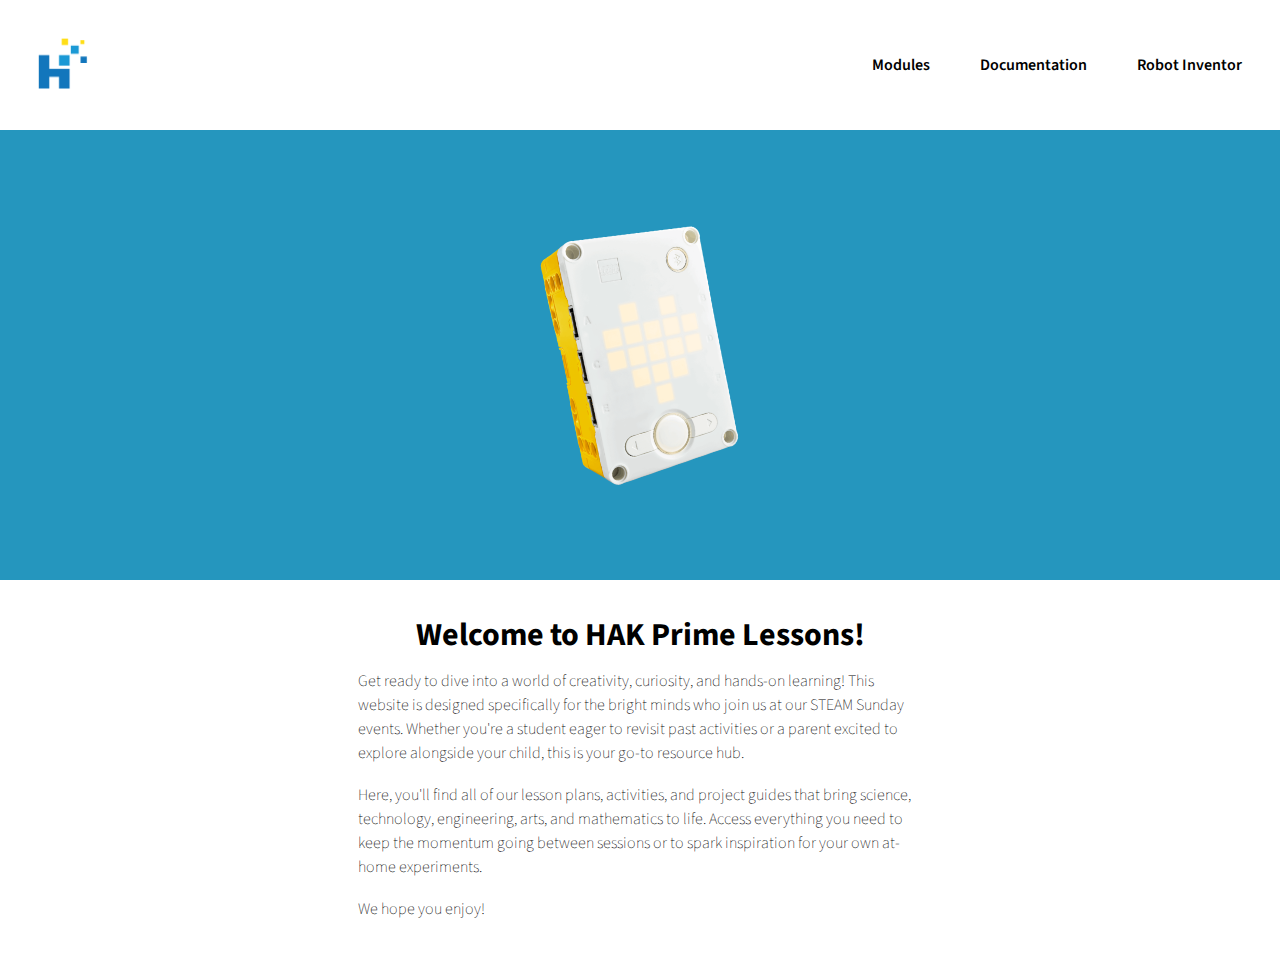
==== index.html @ d2d7f38d "init commit" ====
<!DOCTYPE html>
<html lang="en">
<head>
    <meta charset="UTF-8">
    <meta name="viewport" content="width=device-width, initial-scale=1.0">
    <link rel="stylesheet" href="styles/reset.css" />
    <link rel="stylesheet" href="styles/styles.css" />

    <link rel="preconnect" href="https://fonts.googleapis.com">
    <link rel="preconnect" href="https://fonts.gstatic.com" crossorigin>
    <link href="https://fonts.googleapis.com/css2?family=Source+Sans+3:wght@200..900&display=swap" rel="stylesheet">
    
    <title>HAK Prime Lessons</title>
</head>
<body>
    <div id="nav-bar">
        <div id="logo-container">
            <a id="logo-link" href="index.html"><img id="logo" src="images/hak-logo.png" alt="HAK Logo"></a>
        </div>
        <div id="menu-icon">&#9776;</div>
        <div id="nav-links">
            <a href="#">Modules</a>
            <a href="https://primelessons.org/en/ProgrammingLessons/SP3BlockGuide.pdf" target="_blank">Documentation</a>
            <a href="https://spike.legoeducation.com/prime/lobby/" target="_blank">Robot Inventor</a>
        </div>
    </div>

    <div id="banner">
        <div id="hub-container">
            <img id="hub" src="images/hub.png" />
        </div>
    </div>

    <div class="section">
        <h1>Welcome to HAK Prime Lessons!</h1>
        <p>Get ready to dive into a world of creativity, curiosity, and hands-on 
            learning! This website is designed specifically for the bright minds who 
            join us at our STEAM Sunday events. Whether you're a student eager to 
            revisit past activities or a parent excited to explore alongside your 
            child, this is your go-to resource hub.</p>

        <p>Here, you'll find all of our lesson plans, activities, and project guides 
            that bring science, technology, engineering, arts, and mathematics to 
            life. Access everything you need to keep the momentum going between 
            sessions or to spark inspiration for your own at-home experiments.</p>

        <p>We hope you enjoy!</p>
    </div>

    <script>
        const menuIcon = document.getElementById('menu-icon');
        const navLinks = document.getElementById('nav-links');

        menuIcon.addEventListener('click', () => {
            navLinks.classList.toggle('show'); // Toggle the menu visibility
        });
    </script>
</body>
</html>
---- styles/styles.css ----
body {
    font-family: 'Source Sans 3';
}

#logo-container {
    display: flex;
    align-items: center;
}

#logo {
    width: 50px;
    height: auto;
}

#nav-bar {
    justify-content: space-between;
    padding: 3%;
    display: flex;
    flex-direction: row;
    align-items: center;
}

#nav-bar a {
    display: inline-block;
    color: black;
    font-weight: 600;
    text-decoration: none;
    position: relative;
}

#nav-bar a::after {
    content: '';
    position: absolute;
    bottom: -8px;
    left: 0;
    width: 100%;
    height: 4px;
    background-color: #2596be;
    transform: scaleX(0);
    transform-origin: bottom left;
    transition: transform 0.3s ease-out;
}

#nav-bar a:hover::after {
    transform: scaleX(1);
}

#logo-link::after {
    display: none;
}


#nav-links {
    display: flex;
    gap: 50px;
    white-space: nowrap;
}

#nav-links a {
    color: black;
    font-weight: 600;
    text-decoration: none;
}

#menu-icon {
    display: none;
    font-size: 50px;
    cursor: pointer;
}

#banner {
    display: flex;
    justify-content: center;
    align-items: center;
    background-color: #2596be;
    height: 50vh;
    width: 100%;
}

#hub-container {
    display: flex;
    justify-content: center;
    align-items: center;
    width: 100%;
    height: 100%;
    overflow: hidden;
}

#hub {
    max-width: 100%;
    max-height: 100%;
    object-fit: contain;
    transform: rotate(-10deg);
}


.section {
    padding: 3%;
    margin-left: 25vw;
    margin-right: 25vw;
}

.section p {
    font-size: 1em;
    font-weight: lighter;
    margin-bottom: 2vh;
    line-height: 1.5;
}

h1 {
    font-weight: bold;
    font-size: 2em;
    text-align: center;
    margin-bottom: 2vh;
}


@media (max-width: 768px) {
    #menu-icon {
        display: block;
    }

    #nav-links {
        display: none;
        gap: 25px;
        flex-direction: column;
        position: absolute;
        top: 70px;
        right: 3%;
        background-color: white;
        border: 1px solid lightgray;
        padding: 10px;
        z-index: 10;
    }

    #nav-links.show {
        display: flex;
    }

    .section {
        margin-left: 15vw;
        margin-right: 15vw;
    }
}

@media (max-width: 767px) {
    #nav-links {
        display: none;
    }
    
    #nav-bar a::after {
        display: none;
    }
}
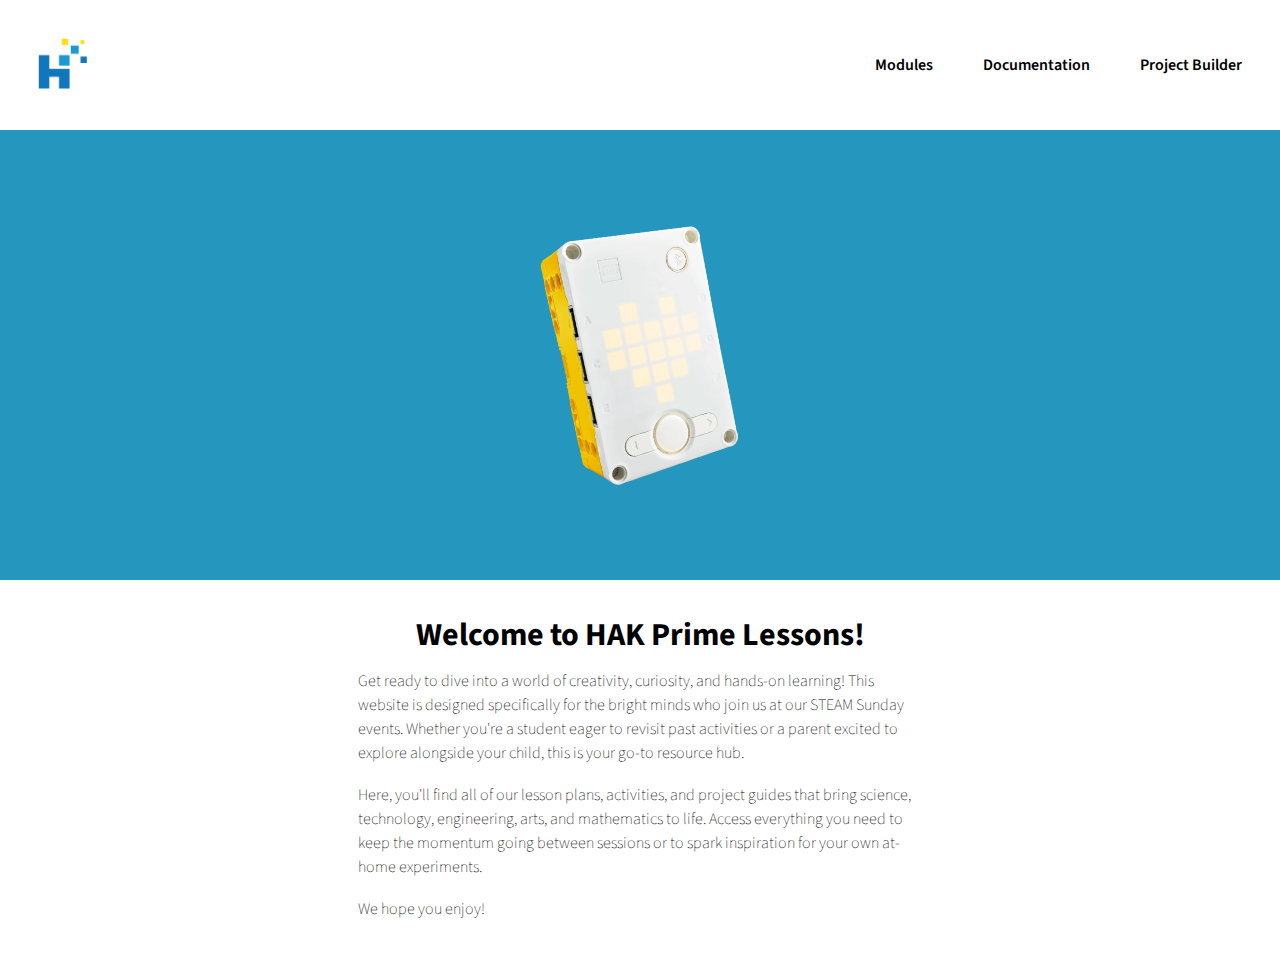
==== commit c92514b1: "changed Robot Inventor to Project Builder" ====
--- a/index.html
+++ b/index.html
@@ -21,7 +21,7 @@
         <div id="nav-links">
             <a href="#">Modules</a>
             <a href="https://primelessons.org/en/ProgrammingLessons/SP3BlockGuide.pdf" target="_blank">Documentation</a>
-            <a href="https://spike.legoeducation.com/prime/lobby/" target="_blank">Robot Inventor</a>
+            <a href="https://spike.legoeducation.com/prime/lobby/" target="_blank">Project Builder</a>
         </div>
     </div>
 
